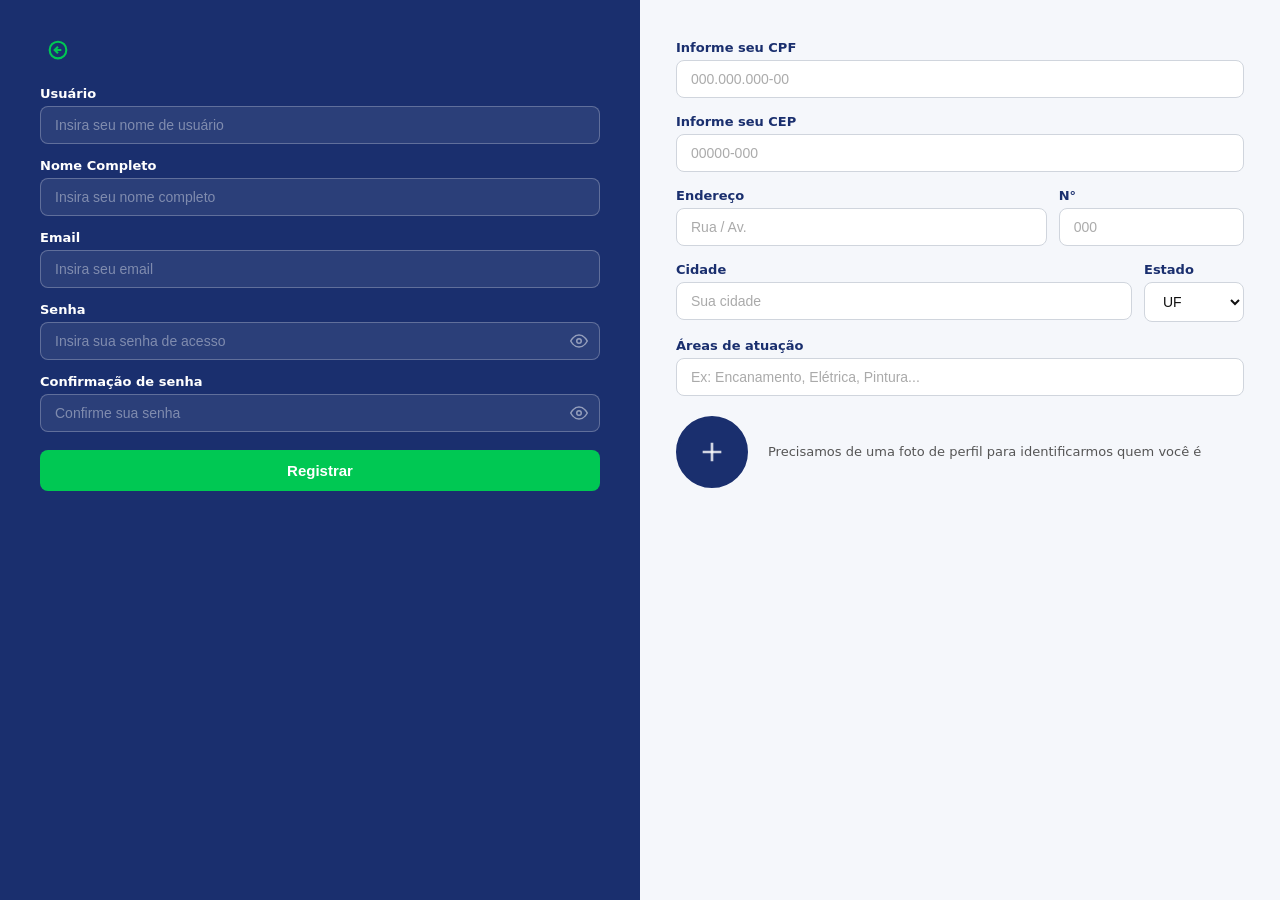
==== Codigo/src/main/resources/public/modulos/cadastro-prestador.html @ 346ac5f4 "novos arquivos" ====
<!DOCTYPE html>
<html lang="pt-BR">
<head>
  <meta charset="UTF-8" />
  <meta name="viewport" content="width=device-width, initial-scale=1.0" />
  <title>Cadastro Profissional — Resolve Aqui</title>
  <link rel="stylesheet" href="../assests/css/cadastro-prestador/cadastro-prestador.css" />
  <script src="auth.js"></script>
</head>
<body>

<div class="page">

  <!-- PAINEL ESQUERDO: dados básicos (fundo escuro) -->
  <div class="panel-left">
    <button class="back-btn" onclick="location.href='cadastro.html'" title="Voltar">
      <svg viewBox="0 0 24 24" width="20" height="20" fill="none" stroke="#00c853" stroke-width="2.5">
        <circle cx="12" cy="12" r="10"/>
        <polyline points="12 8 8 12 12 16"/>
        <line x1="16" y1="12" x2="8" y2="12"/>
      </svg>
    </button>

    <div id="error-msg" class="error-msg" style="display:none"></div>

    <div class="field-group">
      <label class="field-label">Usuário</label>
      <input class="field-input" id="inp-user" type="text" placeholder="Insira seu nome de usuário" autocomplete="username">
    </div>

    <div class="field-group">
      <label class="field-label">Nome Completo</label>
      <input class="field-input" id="inp-nome" type="text" placeholder="Insira seu nome completo" autocomplete="name">
    </div>

    <div class="field-group">
      <label class="field-label">Email</label>
      <input class="field-input" id="inp-email" type="email" placeholder="Insira seu email" autocomplete="email">
    </div>

    <div class="field-group">
      <label class="field-label">Senha</label>
      <div class="input-pw-wrap">
        <input class="field-input" id="inp-pw" type="password" placeholder="Insira sua senha de acesso" autocomplete="new-password">
        <button class="toggle-pw" type="button" onclick="togglePw('inp-pw', this)">
          <svg viewBox="0 0 24 24" width="18" height="18" fill="none" stroke="currentColor" stroke-width="2"><path d="M1 12s4-8 11-8 11 8 11 8-4 8-11 8-11-8-11-8z"/><circle cx="12" cy="12" r="3"/></svg>
        </button>
      </div>
    </div>

    <div class="field-group">
      <label class="field-label">Confirmação de senha</label>
      <div class="input-pw-wrap">
        <input class="field-input" id="inp-pw2" type="password" placeholder="Confirme sua senha" autocomplete="new-password">
        <button class="toggle-pw" type="button" onclick="togglePw('inp-pw2', this)">
          <svg viewBox="0 0 24 24" width="18" height="18" fill="none" stroke="currentColor" stroke-width="2"><path d="M1 12s4-8 11-8 11 8 11 8-4 8-11 8-11-8-11-8z"/><circle cx="12" cy="12" r="3"/></svg>
        </button>
      </div>
    </div>

    <button class="btn-primary" onclick="doRegister()">Registrar</button>
  </div>

  <!-- PAINEL DIREITO: dados profissionais (fundo claro) -->
  <div class="panel-right">
    <div class="field-group">
      <label class="field-label-light">Informe seu CPF</label>
      <input class="field-input-light" id="inp-cpf" type="text" placeholder="000.000.000-00" maxlength="14">
    </div>

    <div class="field-group">
      <label class="field-label-light">Informe seu CEP</label>
      <input class="field-input-light" id="inp-cep" type="text" placeholder="00000-000" maxlength="9">
    </div>

    <div class="field-row">
      <div class="field-group" style="flex:2">
        <label class="field-label-light">Endereço</label>
        <input class="field-input-light" id="inp-end" type="text" placeholder="Rua / Av.">
      </div>
      <div class="field-group" style="flex:1">
        <label class="field-label-light">N°</label>
        <input class="field-input-light" id="inp-num" type="text" placeholder="000">
      </div>
    </div>

    <div class="field-row">
      <div class="field-group" style="flex:1">
        <label class="field-label-light">Cidade</label>
        <input class="field-input-light" id="inp-cidade" type="text" placeholder="Sua cidade">
      </div>
      <div class="field-group" style="flex:0 0 100px">
        <label class="field-label-light">Estado</label>
        <select class="field-input-light" id="inp-estado">
          <option value="">UF</option>
          <option>AC</option><option>AL</option><option>AP</option><option>AM</option>
          <option>BA</option><option>CE</option><option>DF</option><option>ES</option>
          <option>GO</option><option>MA</option><option>MT</option><option>MS</option>
          <option>MG</option><option>PA</option><option>PB</option><option>PR</option>
          <option>PE</option><option>PI</option><option>RJ</option><option>RN</option>
          <option>RS</option><option>RO</option><option>RR</option><option>SC</option>
          <option>SP</option><option>SE</option><option>TO</option>
        </select>
      </div>
    </div>

    <div class="field-group">
      <label class="field-label-light">Áreas de atuação</label>
      <input class="field-input-light" id="inp-areas" type="text" placeholder="Ex: Encanamento, Elétrica, Pintura...">
    </div>

    <div class="photo-row">
      <label class="photo-btn" for="inp-foto">
        <input type="file" id="inp-foto" accept="image/*" style="display:none" onchange="previewFoto(this)">
        <div class="photo-circle" id="foto-preview">
          <svg viewBox="0 0 24 24" width="32" height="32" fill="none" stroke="rgba(255,255,255,0.8)" stroke-width="2">
            <line x1="12" y1="5" x2="12" y2="19"/><line x1="5" y1="12" x2="19" y2="12"/>
          </svg>
          <img id="foto-img" src="" alt="" style="display:none; width:100%; height:100%; object-fit:cover; border-radius:50%;">
        </div>
      </label>
      <p class="photo-hint">Precisamos de uma foto de perfil para identificarmos quem você é</p>
    </div>

    <div id="finish-hint" class="finish-hint" style="display:none">
      <svg viewBox="0 0 24 24" width="16" height="16" fill="none" stroke="currentColor" stroke-width="2"><circle cx="12" cy="12" r="10"/><line x1="12" y1="8" x2="12" y2="12"/><line x1="12" y1="16" x2="12.01" y2="16"/></svg>
      Conclua seu cadastro
    </div>
  </div>

</div>

<script>
  const _currentUser = getUser();
  if (_currentUser && _currentUser.tipo === 'prestador') {
    window.location.href = 'index.html';
  }

  const temp = JSON.parse(sessionStorage.getItem('profeed_reg_temp') || '{}');

  if (_currentUser) {
    document.getElementById('inp-user').value = _currentUser.username;
    document.getElementById('inp-nome').value = _currentUser.nome;
    document.getElementById('inp-email').value = _currentUser.email;
    document.getElementById('inp-user').readOnly = true;
    document.getElementById('inp-nome').readOnly = true;
    document.getElementById('inp-email').readOnly = true;
  } else if (temp.username) {
    document.getElementById('inp-user').value = temp.username;
    document.getElementById('inp-nome').value = temp.nome;
    document.getElementById('inp-email').value = temp.email;
    document.getElementById('inp-pw').value = temp.password;
    document.getElementById('inp-pw2').value = temp.password;
  }

  function togglePw(id, btn) {
    const inp = document.getElementById(id);
    const isHidden = inp.type === 'password';
    inp.type = isHidden ? 'text' : 'password';
    btn.querySelector('svg').style.opacity = isHidden ? '0.5' : '1';
  }

  function maskCPF(el) {
    let v = el.value.replace(/\D/g, '').slice(0, 11);
    v = v.replace(/(\d{3})(\d)/, '$1.$2');
    v = v.replace(/(\d{3})(\d)/, '$1.$2');
    v = v.replace(/(\d{3})(\d{1,2})$/, '$1-$2');
    el.value = v;
  }

  function maskCEP(el) {
    let v = el.value.replace(/\D/g, '').slice(0, 8);
    v = v.replace(/(\d{5})(\d)/, '$1-$2');
    el.value = v;
  }

  document.getElementById('inp-cpf').addEventListener('input', function() { maskCPF(this); });
  document.getElementById('inp-cep').addEventListener('input', function() { maskCEP(this); });

  let fotoBase64 = '';
  function previewFoto(input) {
    const file = input.files[0];
    if (!file) return;
    const reader = new FileReader();
    reader.onload = function(e) {
      fotoBase64 = e.target.result;
      const img = document.getElementById('foto-img');
      img.src = fotoBase64;
      img.style.display = 'block';
      document.querySelector('.photo-circle svg').style.display = 'none';
    };
    reader.readAsDataURL(file);
  }

  function doRegister() {
    const username = document.getElementById('inp-user').value.trim();
    const nome = document.getElementById('inp-nome').value.trim();
    const email = document.getElementById('inp-email').value.trim();
    const password = document.getElementById('inp-pw').value;
    const password2 = document.getElementById('inp-pw2').value;
    const cpf = document.getElementById('inp-cpf').value.trim();
    const cep = document.getElementById('inp-cep').value.trim();
    const end = document.getElementById('inp-end').value.trim();
    const num = document.getElementById('inp-num').value.trim();
    const cidade = document.getElementById('inp-cidade').value.trim();
    const estado = document.getElementById('inp-estado').value;
    const areas = document.getElementById('inp-areas').value.trim();
    const errEl = document.getElementById('error-msg');
    const hintEl = document.getElementById('finish-hint');

    if (!username || !nome || !email) {
      errEl.textContent = 'Preencha todos os campos básicos.';
      errEl.style.display = 'block';
      return;
    }

    if (!_currentUser) {
      if (!password || !password2) {
        errEl.textContent = 'Preencha a senha.';
        errEl.style.display = 'block';
        return;
      }
      if (password !== password2) {
        errEl.textContent = 'As senhas não coincidem.';
        errEl.style.display = 'block';
        return;
      }
      if (password.length < 6) {
        errEl.textContent = 'A senha deve ter pelo menos 6 caracteres.';
        errEl.style.display = 'block';
        return;
      }
    }

    if (!cpf || !cep || !end || !cidade || !estado || !areas) {
      hintEl.style.display = 'flex';
      errEl.textContent = 'Preencha todos os dados profissionais.';
      errEl.style.display = 'block';
      return;
    }

    errEl.style.display = 'none';
    hintEl.style.display = 'none';

    const users = JSON.parse(localStorage.getItem('profeed_users') || '[]');

    if (_currentUser) {
      const idx = users.findIndex(u => u.username === _currentUser.username);
      const extra = { tipo: 'prestador', foto: fotoBase64 || _currentUser.foto, cpf, cep, endereco: end, numero: num, cidade, estado, areas };
      if (idx >= 0) {
        users[idx] = Object.assign(users[idx], extra);
      }
      localStorage.setItem('profeed_users', JSON.stringify(users));
      setUser(Object.assign({}, _currentUser, extra));
      window.location.href = 'index.html';
      return;
    }

    if (users.find(u => u.username === username)) {
      errEl.textContent = 'Este nome de usuário já está em uso.';
      errEl.style.display = 'block';
      return;
    }

    if (users.find(u => u.email === email)) {
      errEl.textContent = 'Este e-mail já está cadastrado.';
      errEl.style.display = 'block';
      return;
    }

    const newUser = {
      username, nome, email, password,
      tipo: 'prestador',
      foto: fotoBase64,
      cpf, cep, endereco: end, numero: num, cidade, estado, areas
    };

    users.push(newUser);
    localStorage.setItem('profeed_users', JSON.stringify(users));
    sessionStorage.removeItem('profeed_reg_temp');

    setUser({ username, nome, email, tipo: 'prestador', foto: fotoBase64 });
    window.location.href = 'index.html';
  }
</script>
</body>
</html>
---- Codigo/src/main/resources/public/assests/css/cadastro-prestador/cadastro-prestador.css ----
*, *::before, *::after { box-sizing: border-box; margin: 0; padding: 0; }

html, body {
  height: 100%;
  font-family: 'Segoe UI', system-ui, sans-serif;
  background: #1a2f6e;
}

.page {
  display: flex;
  min-height: 100vh;
}

/* ===== PAINEL ESQUERDO (escuro) ===== */
.panel-left {
  flex: 0 0 50%;
  background: #1a2f6e;
  display: flex;
  flex-direction: column;
  padding: 32px 40px;
  gap: 14px;
  overflow-y: auto;
}

.back-btn {
  background: none;
  border: none;
  cursor: pointer;
  display: flex;
  align-items: center;
  width: 36px;
  height: 36px;
  border-radius: 50%;
  justify-content: center;
  transition: background 0.15s;
  margin-bottom: 4px;
}

.back-btn:hover { background: rgba(255,255,255,0.1); }

.field-group {
  display: flex;
  flex-direction: column;
  gap: 5px;
}

.field-label {
  font-size: 13px;
  font-weight: 600;
  color: #fff;
}

.field-input {
  width: 100%;
  border: 1.5px solid rgba(255,255,255,0.25);
  border-radius: 8px;
  padding: 10px 14px;
  font-size: 14px;
  color: #fff;
  outline: none;
  transition: border-color 0.18s;
  background: rgba(255,255,255,0.08);
}

.field-input:focus { border-color: #00c853; }
.field-input::placeholder { color: rgba(255,255,255,0.4); }

.input-pw-wrap {
  position: relative;
}

.input-pw-wrap .field-input {
  padding-right: 44px;
}

.toggle-pw {
  position: absolute;
  right: 12px;
  top: 50%;
  transform: translateY(-50%);
  background: none;
  border: none;
  cursor: pointer;
  color: rgba(255,255,255,0.5);
  display: flex;
  align-items: center;
  padding: 0;
}

.btn-primary {
  width: 100%;
  padding: 12px;
  background: #00c853;
  color: #fff;
  font-size: 15px;
  font-weight: 700;
  border: none;
  border-radius: 8px;
  cursor: pointer;
  transition: background 0.18s;
  margin-top: 4px;
}

.btn-primary:hover { background: #00b347; }

.error-msg {
  background: rgba(255,0,0,0.15);
  color: #ff8a8a;
  border: 1px solid rgba(255,100,100,0.4);
  border-radius: 8px;
  padding: 10px 14px;
  font-size: 13px;
  font-weight: 600;
}

/* ===== PAINEL DIREITO (claro) ===== */
.panel-right {
  flex: 1;
  background: #f5f7fb;
  display: flex;
  flex-direction: column;
  padding: 40px 36px;
  gap: 16px;
  overflow-y: auto;
}

.field-label-light {
  font-size: 13px;
  font-weight: 600;
  color: #1a2f6e;
}

.field-input-light {
  width: 100%;
  border: 1.5px solid #d0d5dd;
  border-radius: 8px;
  padding: 10px 14px;
  font-size: 14px;
  color: #111;
  outline: none;
  transition: border-color 0.18s;
  background: #fff;
}

.field-input-light:focus { border-color: #1a2f6e; }
.field-input-light::placeholder { color: #aaa; }

.field-row {
  display: flex;
  gap: 12px;
}

.field-hint {
  font-size: 11px;
  color: #888;
  margin-top: 2px;
}

select.field-input-light {
  cursor: pointer;
}

/* ===== FOTO ===== */
.photo-row {
  display: flex;
  align-items: center;
  gap: 20px;
  margin-top: 4px;
}

.photo-btn {
  cursor: pointer;
  flex-shrink: 0;
}

.photo-circle {
  width: 72px;
  height: 72px;
  border-radius: 50%;
  border: 3px solid #1a2f6e;
  background: #1a2f6e;
  display: flex;
  align-items: center;
  justify-content: center;
  overflow: hidden;
  transition: border-color 0.18s;
}

.photo-circle:hover { border-color: #00c853; }

.photo-hint {
  font-size: 13px;
  color: #555;
  line-height: 1.5;
}

/* ===== HINTS ===== */
.finish-hint {
  display: flex;
  align-items: center;
  gap: 6px;
  color: #888;
  font-size: 13px;
}

@media (max-width: 720px) {
  .page { flex-direction: column; }
  .panel-left, .panel-right { flex: none; width: 100%; }
}
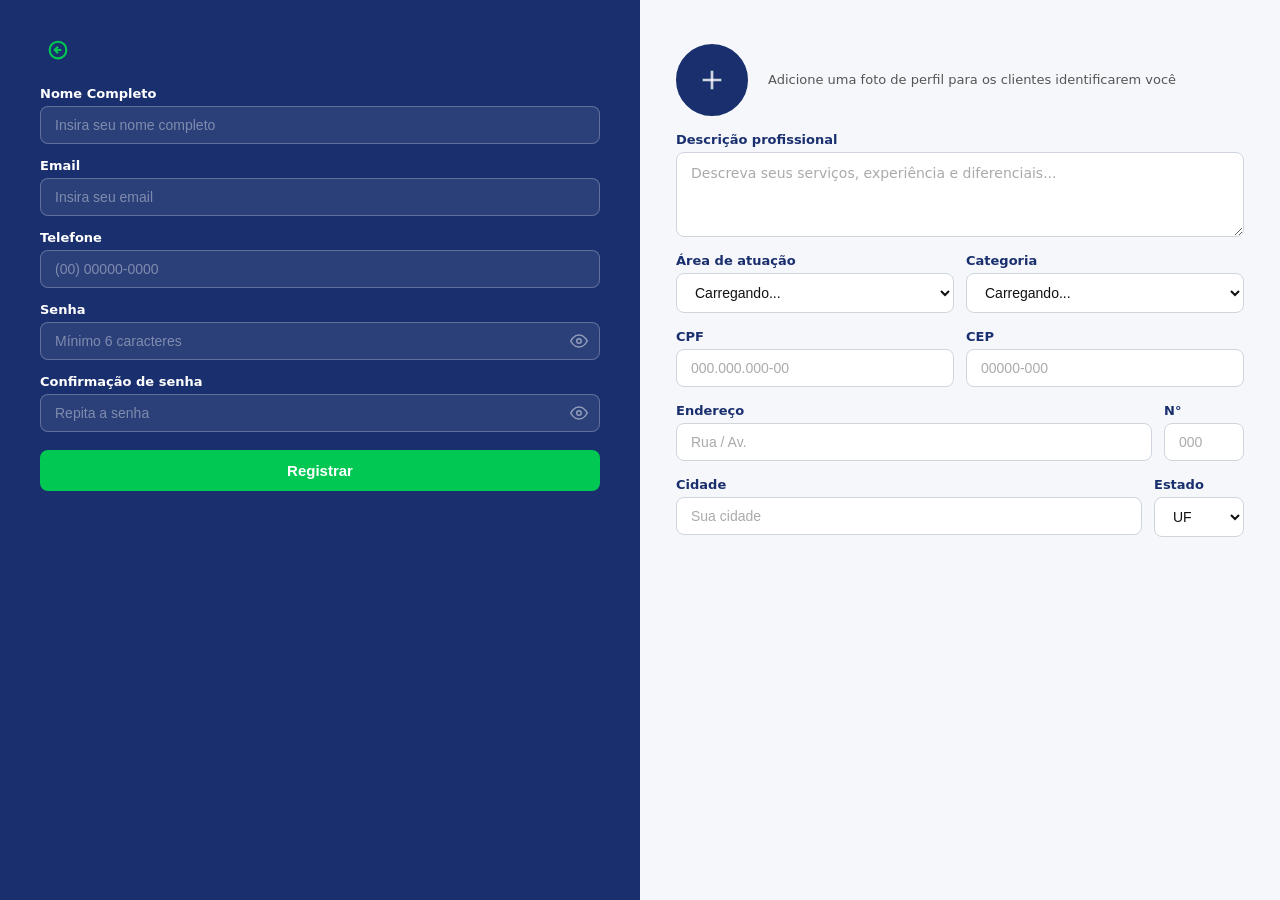
==== commit cc8eb811: "cadastro de prestador" ====
--- a/Codigo/src/main/resources/public/modulos/cadastro-prestador.html
+++ b/Codigo/src/main/resources/public/modulos/cadastro-prestador.html
@@ -5,15 +5,17 @@
   <meta name="viewport" content="width=device-width, initial-scale=1.0" />
   <title>Cadastro Profissional — Resolve Aqui</title>
   <link rel="stylesheet" href="../assests/css/cadastro-prestador/cadastro-prestador.css" />
-  <script src="auth.js"></script>
 </head>
 <body>
 
 <div class="page">
 
-  <!-- PAINEL ESQUERDO: dados básicos (fundo escuro) -->
+  <!-- ═══════════════════════════════════════════════════════════════
+       PAINEL ESQUERDO — dados de acesso (fundo escuro)
+  ═══════════════════════════════════════════════════════════════ -->
   <div class="panel-left">
-    <button class="back-btn" onclick="location.href='cadastro.html'" title="Voltar">
+
+    <button class="back-btn" onclick="location.href='/modulos/cadastro.html'" title="Voltar">
       <svg viewBox="0 0 24 24" width="20" height="20" fill="none" stroke="#00c853" stroke-width="2.5">
         <circle cx="12" cy="12" r="10"/>
         <polyline points="12 8 8 12 12 16"/>
@@ -24,26 +26,33 @@
     <div id="error-msg" class="error-msg" style="display:none"></div>
 
     <div class="field-group">
-      <label class="field-label">Usuário</label>
-      <input class="field-input" id="inp-user" type="text" placeholder="Insira seu nome de usuário" autocomplete="username">
-    </div>
-
-    <div class="field-group">
       <label class="field-label">Nome Completo</label>
-      <input class="field-input" id="inp-nome" type="text" placeholder="Insira seu nome completo" autocomplete="name">
+      <input class="field-input" id="inp-nome" type="text"
+             placeholder="Insira seu nome completo" autocomplete="name">
     </div>
 
     <div class="field-group">
       <label class="field-label">Email</label>
-      <input class="field-input" id="inp-email" type="email" placeholder="Insira seu email" autocomplete="email">
+      <input class="field-input" id="inp-email" type="email"
+             placeholder="Insira seu email" autocomplete="email">
+    </div>
+
+    <div class="field-group">
+      <label class="field-label">Telefone</label>
+      <input class="field-input" id="inp-telefone" type="tel"
+             placeholder="(00) 00000-0000" autocomplete="tel">
     </div>
 
     <div class="field-group">
       <label class="field-label">Senha</label>
       <div class="input-pw-wrap">
-        <input class="field-input" id="inp-pw" type="password" placeholder="Insira sua senha de acesso" autocomplete="new-password">
-        <button class="toggle-pw" type="button" onclick="togglePw('inp-pw', this)">
-          <svg viewBox="0 0 24 24" width="18" height="18" fill="none" stroke="currentColor" stroke-width="2"><path d="M1 12s4-8 11-8 11 8 11 8-4 8-11 8-11-8-11-8z"/><circle cx="12" cy="12" r="3"/></svg>
+        <input class="field-input" id="inp-pw" type="password"
+               placeholder="Mínimo 6 caracteres" autocomplete="new-password">
+        <button class="toggle-pw" type="button" onclick="togglePw('inp-pw', this)" aria-label="Mostrar senha">
+          <svg viewBox="0 0 24 24" width="18" height="18" fill="none" stroke="currentColor" stroke-width="2">
+            <path d="M1 12s4-8 11-8 11 8 11 8-4 8-11 8-11-8-11-8z"/>
+            <circle cx="12" cy="12" r="3"/>
+          </svg>
         </button>
       </div>
     </div>
@@ -51,26 +60,79 @@
     <div class="field-group">
       <label class="field-label">Confirmação de senha</label>
       <div class="input-pw-wrap">
-        <input class="field-input" id="inp-pw2" type="password" placeholder="Confirme sua senha" autocomplete="new-password">
-        <button class="toggle-pw" type="button" onclick="togglePw('inp-pw2', this)">
-          <svg viewBox="0 0 24 24" width="18" height="18" fill="none" stroke="currentColor" stroke-width="2"><path d="M1 12s4-8 11-8 11 8 11 8-4 8-11 8-11-8-11-8z"/><circle cx="12" cy="12" r="3"/></svg>
+        <input class="field-input" id="inp-pw2" type="password"
+               placeholder="Repita a senha" autocomplete="new-password">
+        <button class="toggle-pw" type="button" onclick="togglePw('inp-pw2', this)" aria-label="Mostrar senha">
+          <svg viewBox="0 0 24 24" width="18" height="18" fill="none" stroke="currentColor" stroke-width="2">
+            <path d="M1 12s4-8 11-8 11 8 11 8-4 8-11 8-11-8-11-8z"/>
+            <circle cx="12" cy="12" r="3"/>
+          </svg>
         </button>
       </div>
     </div>
 
     <button class="btn-primary" onclick="doRegister()">Registrar</button>
+
   </div>
 
-  <!-- PAINEL DIREITO: dados profissionais (fundo claro) -->
+  <!-- ═══════════════════════════════════════════════════════════════
+       PAINEL DIREITO — dados profissionais (fundo claro)
+  ═══════════════════════════════════════════════════════════════ -->
   <div class="panel-right">
-    <div class="field-group">
-      <label class="field-label-light">Informe seu CPF</label>
-      <input class="field-input-light" id="inp-cpf" type="text" placeholder="000.000.000-00" maxlength="14">
+
+    <!-- Foto de perfil -->
+    <div class="photo-row">
+      <label class="photo-btn" for="inp-foto">
+        <input type="file" id="inp-foto" accept="image/*"
+               style="display:none" onchange="previewFoto(this)">
+        <div class="photo-circle" id="foto-preview">
+          <svg viewBox="0 0 24 24" width="32" height="32" fill="none"
+               stroke="rgba(255,255,255,0.8)" stroke-width="2">
+            <line x1="12" y1="5" x2="12" y2="19"/>
+            <line x1="5" y1="12" x2="19" y2="12"/>
+          </svg>
+          <img id="foto-img" src="" alt=""
+               style="display:none; width:100%; height:100%; object-fit:cover; border-radius:50%;">
+        </div>
+      </label>
+      <p class="photo-hint">Adicione uma foto de perfil para os clientes identificarem você</p>
     </div>
 
+    <!-- Descrição profissional -->
     <div class="field-group">
-      <label class="field-label-light">Informe seu CEP</label>
-      <input class="field-input-light" id="inp-cep" type="text" placeholder="00000-000" maxlength="9">
+      <label class="field-label-light">Descrição profissional</label>
+      <textarea class="field-input-light field-textarea" id="inp-descricao"
+                placeholder="Descreva seus serviços, experiência e diferenciais..." rows="3"></textarea>
+    </div>
+
+    <!-- Área de atuação e Categoria (selects populados pela API) -->
+    <div class="field-row">
+      <div class="field-group" style="flex:1">
+        <label class="field-label-light">Área de atuação</label>
+        <select class="field-input-light" id="inp-area">
+          <option value="">Carregando...</option>
+        </select>
+      </div>
+      <div class="field-group" style="flex:1">
+        <label class="field-label-light">Categoria</label>
+        <select class="field-input-light" id="inp-categoria">
+          <option value="">Carregando...</option>
+        </select>
+      </div>
+    </div>
+
+    <!-- Endereço -->
+    <div class="field-row">
+      <div class="field-group" style="flex:1">
+        <label class="field-label-light">CPF</label>
+        <input class="field-input-light" id="inp-cpf" type="text"
+               placeholder="000.000.000-00" maxlength="14">
+      </div>
+      <div class="field-group" style="flex:1">
+        <label class="field-label-light">CEP</label>
+        <input class="field-input-light" id="inp-cep" type="text"
+               placeholder="00000-000" maxlength="9">
+      </div>
     </div>
 
     <div class="field-row">
@@ -78,7 +140,7 @@
         <label class="field-label-light">Endereço</label>
         <input class="field-input-light" id="inp-end" type="text" placeholder="Rua / Av.">
       </div>
-      <div class="field-group" style="flex:1">
+      <div class="field-group" style="flex:0 0 80px">
         <label class="field-label-light">N°</label>
         <input class="field-input-light" id="inp-num" type="text" placeholder="000">
       </div>
@@ -89,7 +151,7 @@
         <label class="field-label-light">Cidade</label>
         <input class="field-input-light" id="inp-cidade" type="text" placeholder="Sua cidade">
       </div>
-      <div class="field-group" style="flex:0 0 100px">
+      <div class="field-group" style="flex:0 0 90px">
         <label class="field-label-light">Estado</label>
         <select class="field-input-light" id="inp-estado">
           <option value="">UF</option>
@@ -104,184 +166,10 @@
       </div>
     </div>
 
-    <div class="field-group">
-      <label class="field-label-light">Áreas de atuação</label>
-      <input class="field-input-light" id="inp-areas" type="text" placeholder="Ex: Encanamento, Elétrica, Pintura...">
-    </div>
-
-    <div class="photo-row">
-      <label class="photo-btn" for="inp-foto">
-        <input type="file" id="inp-foto" accept="image/*" style="display:none" onchange="previewFoto(this)">
-        <div class="photo-circle" id="foto-preview">
-          <svg viewBox="0 0 24 24" width="32" height="32" fill="none" stroke="rgba(255,255,255,0.8)" stroke-width="2">
-            <line x1="12" y1="5" x2="12" y2="19"/><line x1="5" y1="12" x2="19" y2="12"/>
-          </svg>
-          <img id="foto-img" src="" alt="" style="display:none; width:100%; height:100%; object-fit:cover; border-radius:50%;">
-        </div>
-      </label>
-      <p class="photo-hint">Precisamos de uma foto de perfil para identificarmos quem você é</p>
-    </div>
-
-    <div id="finish-hint" class="finish-hint" style="display:none">
-      <svg viewBox="0 0 24 24" width="16" height="16" fill="none" stroke="currentColor" stroke-width="2"><circle cx="12" cy="12" r="10"/><line x1="12" y1="8" x2="12" y2="12"/><line x1="12" y1="16" x2="12.01" y2="16"/></svg>
-      Conclua seu cadastro
-    </div>
   </div>
-
 </div>
 
-<script>
-  const _currentUser = getUser();
-  if (_currentUser && _currentUser.tipo === 'prestador') {
-    window.location.href = 'index.html';
-  }
-
-  const temp = JSON.parse(sessionStorage.getItem('profeed_reg_temp') || '{}');
-
-  if (_currentUser) {
-    document.getElementById('inp-user').value = _currentUser.username;
-    document.getElementById('inp-nome').value = _currentUser.nome;
-    document.getElementById('inp-email').value = _currentUser.email;
-    document.getElementById('inp-user').readOnly = true;
-    document.getElementById('inp-nome').readOnly = true;
-    document.getElementById('inp-email').readOnly = true;
-  } else if (temp.username) {
-    document.getElementById('inp-user').value = temp.username;
-    document.getElementById('inp-nome').value = temp.nome;
-    document.getElementById('inp-email').value = temp.email;
-    document.getElementById('inp-pw').value = temp.password;
-    document.getElementById('inp-pw2').value = temp.password;
-  }
-
-  function togglePw(id, btn) {
-    const inp = document.getElementById(id);
-    const isHidden = inp.type === 'password';
-    inp.type = isHidden ? 'text' : 'password';
-    btn.querySelector('svg').style.opacity = isHidden ? '0.5' : '1';
-  }
-
-  function maskCPF(el) {
-    let v = el.value.replace(/\D/g, '').slice(0, 11);
-    v = v.replace(/(\d{3})(\d)/, '$1.$2');
-    v = v.replace(/(\d{3})(\d)/, '$1.$2');
-    v = v.replace(/(\d{3})(\d{1,2})$/, '$1-$2');
-    el.value = v;
-  }
-
-  function maskCEP(el) {
-    let v = el.value.replace(/\D/g, '').slice(0, 8);
-    v = v.replace(/(\d{5})(\d)/, '$1-$2');
-    el.value = v;
-  }
-
-  document.getElementById('inp-cpf').addEventListener('input', function() { maskCPF(this); });
-  document.getElementById('inp-cep').addEventListener('input', function() { maskCEP(this); });
-
-  let fotoBase64 = '';
-  function previewFoto(input) {
-    const file = input.files[0];
-    if (!file) return;
-    const reader = new FileReader();
-    reader.onload = function(e) {
-      fotoBase64 = e.target.result;
-      const img = document.getElementById('foto-img');
-      img.src = fotoBase64;
-      img.style.display = 'block';
-      document.querySelector('.photo-circle svg').style.display = 'none';
-    };
-    reader.readAsDataURL(file);
-  }
-
-  function doRegister() {
-    const username = document.getElementById('inp-user').value.trim();
-    const nome = document.getElementById('inp-nome').value.trim();
-    const email = document.getElementById('inp-email').value.trim();
-    const password = document.getElementById('inp-pw').value;
-    const password2 = document.getElementById('inp-pw2').value;
-    const cpf = document.getElementById('inp-cpf').value.trim();
-    const cep = document.getElementById('inp-cep').value.trim();
-    const end = document.getElementById('inp-end').value.trim();
-    const num = document.getElementById('inp-num').value.trim();
-    const cidade = document.getElementById('inp-cidade').value.trim();
-    const estado = document.getElementById('inp-estado').value;
-    const areas = document.getElementById('inp-areas').value.trim();
-    const errEl = document.getElementById('error-msg');
-    const hintEl = document.getElementById('finish-hint');
-
-    if (!username || !nome || !email) {
-      errEl.textContent = 'Preencha todos os campos básicos.';
-      errEl.style.display = 'block';
-      return;
-    }
-
-    if (!_currentUser) {
-      if (!password || !password2) {
-        errEl.textContent = 'Preencha a senha.';
-        errEl.style.display = 'block';
-        return;
-      }
-      if (password !== password2) {
-        errEl.textContent = 'As senhas não coincidem.';
-        errEl.style.display = 'block';
-        return;
-      }
-      if (password.length < 6) {
-        errEl.textContent = 'A senha deve ter pelo menos 6 caracteres.';
-        errEl.style.display = 'block';
-        return;
-      }
-    }
-
-    if (!cpf || !cep || !end || !cidade || !estado || !areas) {
-      hintEl.style.display = 'flex';
-      errEl.textContent = 'Preencha todos os dados profissionais.';
-      errEl.style.display = 'block';
-      return;
-    }
-
-    errEl.style.display = 'none';
-    hintEl.style.display = 'none';
-
-    const users = JSON.parse(localStorage.getItem('profeed_users') || '[]');
-
-    if (_currentUser) {
-      const idx = users.findIndex(u => u.username === _currentUser.username);
-      const extra = { tipo: 'prestador', foto: fotoBase64 || _currentUser.foto, cpf, cep, endereco: end, numero: num, cidade, estado, areas };
-      if (idx >= 0) {
-        users[idx] = Object.assign(users[idx], extra);
-      }
-      localStorage.setItem('profeed_users', JSON.stringify(users));
-      setUser(Object.assign({}, _currentUser, extra));
-      window.location.href = 'index.html';
-      return;
-    }
-
-    if (users.find(u => u.username === username)) {
-      errEl.textContent = 'Este nome de usuário já está em uso.';
-      errEl.style.display = 'block';
-      return;
-    }
-
-    if (users.find(u => u.email === email)) {
-      errEl.textContent = 'Este e-mail já está cadastrado.';
-      errEl.style.display = 'block';
-      return;
-    }
-
-    const newUser = {
-      username, nome, email, password,
-      tipo: 'prestador',
-      foto: fotoBase64,
-      cpf, cep, endereco: end, numero: num, cidade, estado, areas
-    };
-
-    users.push(newUser);
-    localStorage.setItem('profeed_users', JSON.stringify(users));
-    sessionStorage.removeItem('profeed_reg_temp');
-
-    setUser({ username, nome, email, tipo: 'prestador', foto: fotoBase64 });
-    window.location.href = 'index.html';
-  }
-</script>
+<script src="/assests/js/auth/auth.js"></script>
+<script src="/assests/js/cadastro-prestador/cadastro-prestador.js"></script>
 </body>
-</html>
+</html>
--- a/Codigo/src/main/resources/public/assests/css/cadastro-prestador/cadastro-prestador.css
+++ b/Codigo/src/main/resources/public/assests/css/cadastro-prestador/cadastro-prestador.css
@@ -203,7 +203,15 @@
   font-size: 13px;
 }
 
+/* ===== TEXTAREA ===== */
+.field-textarea {
+  resize: vertical;
+  min-height: 72px;
+  font-family: inherit;
+  line-height: 1.5;
+}
+
 @media (max-width: 720px) {
   .page { flex-direction: column; }
   .panel-left, .panel-right { flex: none; width: 100%; }
-}
+}
